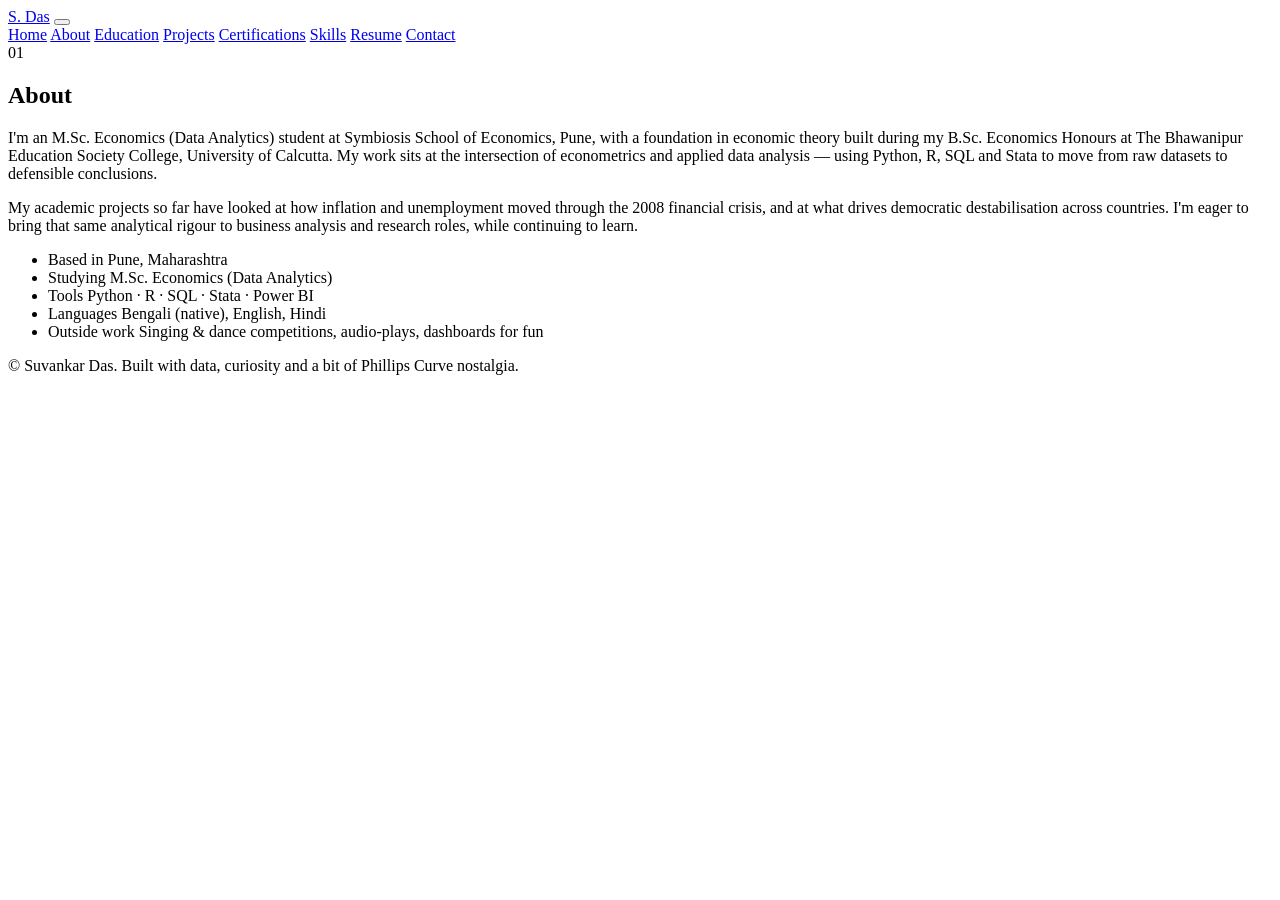
==== about.html @ fb05c3c7 "Add files via upload" ====
<!DOCTYPE html>
<html lang="en">
<head>
<meta charset="UTF-8" />
<meta name="viewport" content="width=device-width, initial-scale=1.0" />
<title>About — Suvankar Das</title>
<link rel="preconnect" href="https://fonts.googleapis.com">
<link rel="preconnect" href="https://fonts.gstatic.com" crossorigin>
<link href="https://fonts.googleapis.com/css2?family=Source+Serif+4:opsz,wght@8..60,400;8..60,500;8..60,600&family=Inter:wght@400;500;600&display=swap" rel="stylesheet">
<link rel="stylesheet" href="css/style.css" />
</head>
<body data-page="about">

<header class="site-header">
  <a class="brand" href="index.html">S. Das</a>

  <button class="nav-toggle" id="navToggle" aria-label="Toggle navigation" aria-expanded="false">
    <span></span><span></span><span></span>
  </button>

  <nav class="site-nav" id="siteNav">
    <a href="index.html" class="nav-link" data-page="home">Home</a>
    <a href="about.html" class="nav-link" data-page="about">About</a>
    <a href="education.html" class="nav-link" data-page="education">Education</a>
    <a href="projects.html" class="nav-link" data-page="projects">Projects</a>
    <a href="certifications.html" class="nav-link" data-page="certifications">Certifications</a>
    <a href="skills.html" class="nav-link" data-page="skills">Skills</a>
    <a href="resume.html" class="nav-link" data-page="resume">Resume</a>
    <a href="contact.html" class="nav-link" data-page="contact">Contact</a>
  </nav>
</header>

<main>
  <section class="section reveal page-section">
    <div class="section-head">
      <span class="section-index">01</span>
      <h2>About</h2>
    </div>

    <div class="about-grid">
      <div class="about-copy">
        <p>
          I'm an M.Sc. Economics (Data Analytics) student at Symbiosis School
          of Economics, Pune, with a foundation in economic theory built
          during my B.Sc. Economics Honours at The Bhawanipur Education
          Society College, University of Calcutta. My work sits at the
          intersection of econometrics and applied data analysis — using
          Python, R, SQL and Stata to move from raw datasets to defensible
          conclusions.
        </p>
        <p>
          My academic projects so far have looked at how inflation and
          unemployment moved through the 2008 financial crisis, and at what
          drives democratic destabilisation across countries. I'm eager to
          bring that same analytical rigour to business analysis and
          research roles, while continuing to learn.
        </p>
      </div>

      <ul class="about-facts">
        <li>
          <span class="fact-label">Based in</span>
          <span class="fact-value">Pune, Maharashtra</span>
        </li>
        <li>
          <span class="fact-label">Studying</span>
          <span class="fact-value">M.Sc. Economics (Data Analytics)</span>
        </li>
        <li>
          <span class="fact-label">Tools</span>
          <span class="fact-value">Python · R · SQL · Stata · Power BI</span>
        </li>
        <li>
          <span class="fact-label">Languages</span>
          <span class="fact-value">Bengali (native), English, Hindi</span>
        </li>
        <li>
          <span class="fact-label">Outside work</span>
          <span class="fact-value">Singing &amp; dance competitions, audio-plays, dashboards for fun</span>
        </li>
      </ul>
    </div>
  </section>
</main>

<footer class="site-footer">
  <p>© <span id="year"></span> Suvankar Das. Built with data, curiosity and a bit of Phillips Curve nostalgia.</p>
</footer>

<script src="js/script.js"></script>
</body>
</html>
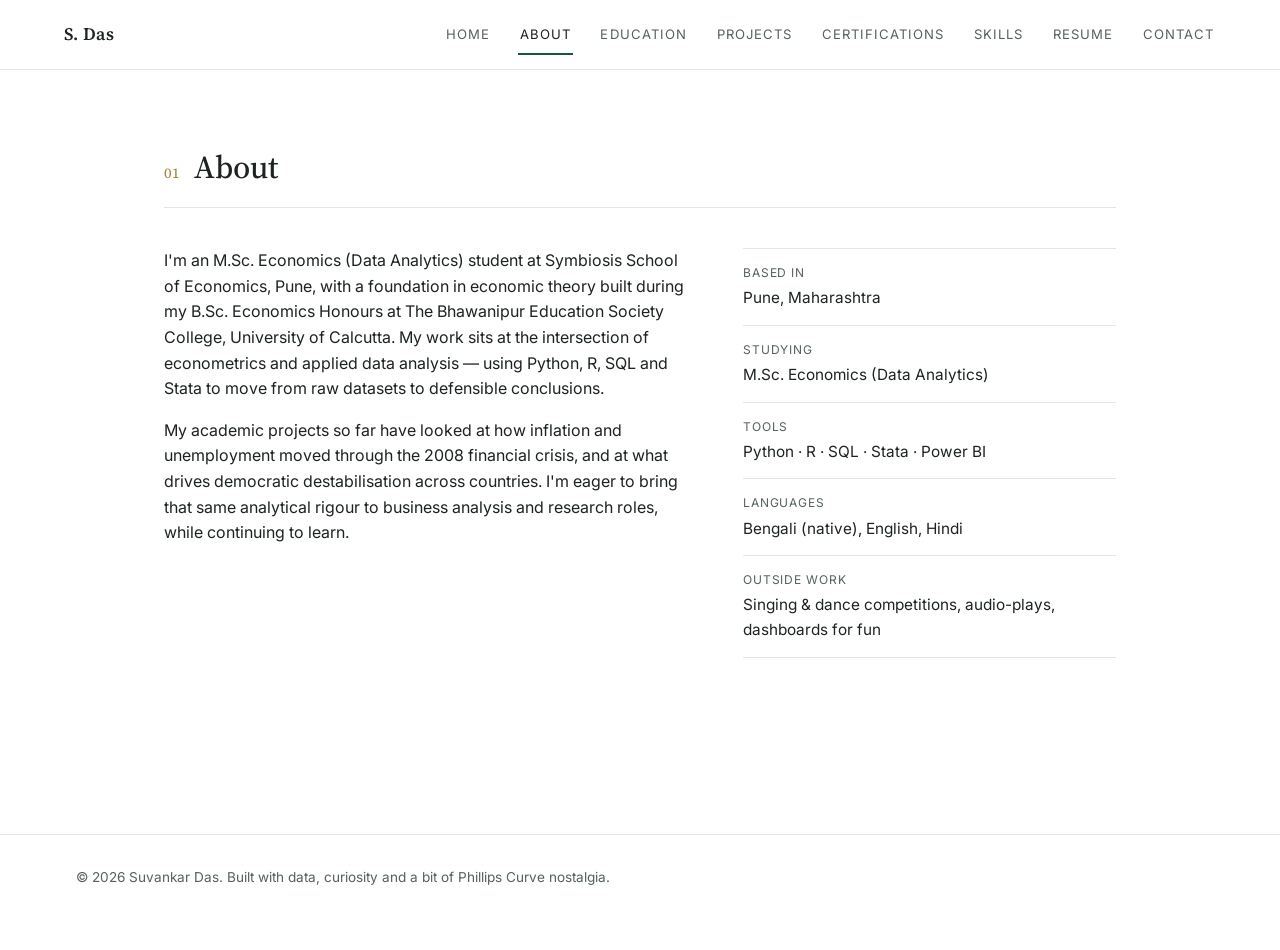
==== commit 2dc81883: "Add files via upload" ====
--- a/about.html
+++ b/about.html
@@ -7,7 +7,691 @@
 <link rel="preconnect" href="https://fonts.googleapis.com">
 <link rel="preconnect" href="https://fonts.gstatic.com" crossorigin>
 <link href="https://fonts.googleapis.com/css2?family=Source+Serif+4:opsz,wght@8..60,400;8..60,500;8..60,600&family=Inter:wght@400;500;600&display=swap" rel="stylesheet">
-<link rel="stylesheet" href="css/style.css" />
+<style>
+/* ---------------------------------------------------
+   Tokens
+--------------------------------------------------- */
+:root {
+  --bg: #ffffff;
+  --bg-soft: #f6f7f5;
+  --ink: #1c2321;
+  --ink-soft: #55625d;
+  --line: #e2e6e2;
+  --teal: #175349;
+  --teal-soft: #e6efec;
+  --gold: #a9813f;
+
+  --serif: 'Source Serif 4', Georgia, serif;
+  --sans: 'Inter', -apple-system, BlinkMacSystemFont, 'Segoe UI', sans-serif;
+
+  --max: 1080px;
+  --pad: clamp(24px, 5vw, 64px);
+}
+
+* { box-sizing: border-box; }
+
+html {
+  scroll-behavior: smooth;
+}
+
+@media (prefers-reduced-motion: reduce) {
+  html { scroll-behavior: auto; }
+  *, *::before, *::after {
+    animation-duration: 0.001ms !important;
+    animation-iteration-count: 1 !important;
+    transition-duration: 0.001ms !important;
+    scroll-behavior: auto !important;
+  }
+}
+
+body {
+  margin: 0;
+  background: var(--bg);
+  color: var(--ink);
+  font-family: var(--sans);
+  font-size: 16px;
+  line-height: 1.6;
+  -webkit-font-smoothing: antialiased;
+}
+
+h1, h2, h3 {
+  font-family: var(--serif);
+  color: var(--ink);
+  margin: 0;
+  font-weight: 500;
+}
+
+p { margin: 0 0 1em; max-width: 62ch; }
+
+a {
+  color: var(--teal);
+  text-decoration: none;
+}
+a:hover { text-decoration: underline; }
+
+.grain { display: none; }
+
+/* ---------------------------------------------------
+   Header / nav
+--------------------------------------------------- */
+.site-header {
+  position: sticky;
+  top: 0;
+  z-index: 50;
+  display: flex;
+  align-items: center;
+  justify-content: space-between;
+  padding: 18px var(--pad);
+  background: rgba(255, 255, 255, 0.88);
+  backdrop-filter: blur(8px);
+  border-bottom: 1px solid var(--line);
+}
+
+.brand {
+  font-family: var(--serif);
+  font-size: 1.1rem;
+  font-weight: 600;
+  color: var(--ink);
+  letter-spacing: 0.02em;
+}
+.brand:hover { text-decoration: none; color: var(--teal); }
+
+.site-nav {
+  display: flex;
+  gap: clamp(12px, 2vw, 26px);
+}
+
+.nav-link {
+  font-size: 0.82rem;
+  letter-spacing: 0.08em;
+  text-transform: uppercase;
+  color: var(--ink-soft);
+  padding: 6px 2px;
+  position: relative;
+  white-space: nowrap;
+}
+.nav-link:hover { color: var(--ink); text-decoration: none; }
+
+.nav-link::after {
+  content: '';
+  position: absolute;
+  left: 0; right: 0; bottom: -4px;
+  height: 2px;
+  background: var(--teal);
+  transform: scaleX(0);
+  transform-origin: left;
+  transition: transform 0.25s ease;
+}
+.nav-link.active::after { transform: scaleX(1); }
+.nav-link.active { color: var(--ink); }
+
+.nav-toggle {
+  display: none;
+  flex-direction: column;
+  justify-content: center;
+  gap: 5px;
+  width: 34px;
+  height: 34px;
+  background: none;
+  border: none;
+  cursor: pointer;
+  padding: 0;
+}
+.nav-toggle span {
+  display: block;
+  height: 2px;
+  background: var(--ink);
+  border-radius: 2px;
+  transition: transform 0.25s ease, opacity 0.25s ease;
+}
+.nav-toggle.open span:nth-child(1) { transform: translateY(7px) rotate(45deg); }
+.nav-toggle.open span:nth-child(2) { opacity: 0; }
+.nav-toggle.open span:nth-child(3) { transform: translateY(-7px) rotate(-45deg); }
+
+/* ---------------------------------------------------
+   Sections (shared)
+--------------------------------------------------- */
+.section {
+  max-width: var(--max);
+  margin: 0 auto;
+  padding: 96px var(--pad) 0;
+  scroll-margin-top: 78px;
+}
+.section:last-of-type { padding-bottom: 96px; }
+
+.page-section { padding-top: 72px; }
+
+/* Home page teaser grid linking out to the other pages */
+.home-teaser { padding-top: 40px; }
+.teaser-grid {
+  display: grid;
+  grid-template-columns: repeat(4, 1fr);
+  gap: 20px;
+}
+.teaser-card {
+  display: block;
+  padding: 24px;
+  border: 1px solid var(--line);
+  border-radius: 4px;
+  color: var(--ink);
+  transition: border-color 0.2s ease, transform 0.2s ease;
+}
+.teaser-card:hover {
+  border-color: var(--teal);
+  transform: translateY(-3px);
+  text-decoration: none;
+}
+.teaser-card h3 { font-size: 1.05rem; margin-bottom: 6px; }
+.teaser-card p { font-size: 0.88rem; color: var(--ink-soft); margin: 0; }
+
+@media (max-width: 880px) {
+  .teaser-grid { grid-template-columns: repeat(2, 1fr); }
+}
+@media (max-width: 520px) {
+  .teaser-grid { grid-template-columns: 1fr; }
+}
+
+.section-head {
+  display: flex;
+  align-items: baseline;
+  gap: 14px;
+  margin-bottom: 40px;
+  border-bottom: 1px solid var(--line);
+  padding-bottom: 14px;
+}
+.section-index {
+  font-family: var(--serif);
+  font-size: 0.9rem;
+  color: var(--gold);
+}
+.section-head h2 {
+  font-size: clamp(1.5rem, 3vw, 2rem);
+}
+
+.reveal {
+  opacity: 0;
+  transform: translateY(18px);
+  transition: opacity 0.6s ease, transform 0.6s ease;
+}
+.reveal.in-view {
+  opacity: 1;
+  transform: translateY(0);
+}
+
+/* ---------------------------------------------------
+   Hero
+--------------------------------------------------- */
+.hero {
+  position: relative;
+  padding-top: 64px;
+  padding-bottom: 40px;
+  display: grid;
+  grid-template-columns: 1.1fr 0.9fr;
+  gap: 24px;
+  align-items: center;
+  min-height: 78vh;
+}
+
+.hero-kicker {
+  font-size: 0.82rem;
+  letter-spacing: 0.12em;
+  text-transform: uppercase;
+  color: var(--ink-soft);
+  margin-bottom: 18px;
+}
+
+.hero-name {
+  font-size: clamp(3rem, 7vw, 5.2rem);
+  line-height: 0.98;
+  letter-spacing: -0.01em;
+}
+
+.hero-role {
+  font-family: var(--serif);
+  font-size: clamp(1.1rem, 2vw, 1.4rem);
+  color: var(--teal);
+  margin: 20px 0 18px;
+}
+.rule-word { color: var(--gold); }
+
+.hero-statement {
+  color: var(--ink-soft);
+  max-width: 46ch;
+}
+
+.hero-actions {
+  display: flex;
+  gap: 14px;
+  margin-top: 28px;
+  flex-wrap: wrap;
+}
+
+.btn {
+  display: inline-flex;
+  align-items: center;
+  padding: 12px 22px;
+  border-radius: 3px;
+  font-size: 0.92rem;
+  font-weight: 500;
+  border: 1px solid transparent;
+  cursor: pointer;
+  transition: background 0.2s ease, color 0.2s ease, border-color 0.2s ease;
+}
+.btn:hover { text-decoration: none; }
+
+.btn-primary {
+  background: var(--teal);
+  color: #fff;
+}
+.btn-primary:hover { background: #0e3a33; }
+
+.btn-ghost {
+  background: transparent;
+  border-color: var(--line);
+  color: var(--ink);
+}
+.btn-ghost:hover { border-color: var(--teal); color: var(--teal); }
+
+.hero-curve {
+  width: 100%;
+}
+.curve-axis {
+  stroke: var(--line);
+  stroke-width: 2;
+}
+.curve-path {
+  fill: none;
+  stroke: var(--teal);
+  stroke-width: 3;
+  stroke-linecap: round;
+  stroke-dasharray: 700;
+  stroke-dashoffset: 700;
+  animation: draw-curve 1.8s ease-out 0.3s forwards;
+}
+.curve-dot {
+  fill: var(--gold);
+  opacity: 0;
+  animation: dot-in 0.4s ease-out forwards;
+}
+.curve-dot:nth-of-type(1) { animation-delay: 0.4s; }
+.curve-dot:nth-of-type(2) { animation-delay: 1.1s; }
+.curve-dot:nth-of-type(3) { animation-delay: 1.9s; }
+.curve-label {
+  font-family: var(--sans);
+  font-size: 13px;
+  fill: var(--ink-soft);
+}
+
+@keyframes draw-curve {
+  to { stroke-dashoffset: 0; }
+}
+@keyframes dot-in {
+  to { opacity: 1; }
+}
+
+/* ---------------------------------------------------
+   About
+--------------------------------------------------- */
+.about-grid {
+  display: grid;
+  grid-template-columns: 1.4fr 1fr;
+  gap: 56px;
+}
+
+.about-facts {
+  list-style: none;
+  margin: 0;
+  padding: 0;
+  border-top: 1px solid var(--line);
+}
+.about-facts li {
+  display: flex;
+  flex-direction: column;
+  gap: 4px;
+  padding: 14px 0;
+  border-bottom: 1px solid var(--line);
+}
+.fact-label {
+  font-size: 0.75rem;
+  text-transform: uppercase;
+  letter-spacing: 0.08em;
+  color: var(--ink-soft);
+}
+.fact-value { font-size: 0.96rem; }
+
+/* ---------------------------------------------------
+   Education timeline
+--------------------------------------------------- */
+.timeline {
+  list-style: none;
+  margin: 0;
+  padding: 0;
+  border-left: 2px solid var(--line);
+}
+
+.timeline-item {
+  display: grid;
+  grid-template-columns: 160px 1fr;
+  gap: 24px;
+  padding: 0 0 40px 28px;
+  position: relative;
+}
+.timeline-item::before {
+  content: '';
+  position: absolute;
+  left: -7px;
+  top: 4px;
+  width: 12px;
+  height: 12px;
+  border-radius: 50%;
+  background: var(--teal);
+  border: 3px solid #fff;
+  box-shadow: 0 0 0 1px var(--line);
+}
+.timeline-item:last-child { padding-bottom: 0; }
+
+.timeline-date {
+  font-family: var(--serif);
+  color: var(--ink-soft);
+  font-size: 0.95rem;
+}
+.timeline-tag {
+  display: block;
+  margin-top: 4px;
+  font-family: var(--sans);
+  font-size: 0.72rem;
+  letter-spacing: 0.06em;
+  text-transform: uppercase;
+  color: var(--gold);
+}
+
+.timeline-body h3 { font-size: 1.15rem; margin-bottom: 4px; }
+.timeline-org { color: var(--ink-soft); margin-bottom: 4px; }
+.timeline-detail { color: var(--ink); font-size: 0.92rem; margin-bottom: 0; }
+
+/* ---------------------------------------------------
+   Projects
+--------------------------------------------------- */
+.projects {
+  display: flex;
+  flex-direction: column;
+  gap: 28px;
+}
+
+.project-card {
+  display: grid;
+  grid-template-columns: 1fr 220px;
+  gap: 32px;
+  padding: 32px;
+  background: var(--bg-soft);
+  border: 1px solid var(--line);
+  border-radius: 4px;
+}
+
+.project-main h3 {
+  font-size: 1.2rem;
+  margin-bottom: 6px;
+  max-width: 48ch;
+}
+.project-sub {
+  color: var(--teal);
+  font-size: 0.92rem;
+  margin-bottom: 12px;
+}
+.project-desc { color: var(--ink-soft); }
+
+.project-toggle {
+  background: none;
+  border: none;
+  padding: 0;
+  color: var(--teal);
+  font-size: 0.88rem;
+  font-family: var(--sans);
+  cursor: pointer;
+  display: inline-flex;
+  align-items: center;
+  gap: 6px;
+}
+.project-toggle:hover { text-decoration: underline; }
+.chevron { transition: transform 0.25s ease; display: inline-block; }
+.project-toggle[aria-expanded="true"] .chevron { transform: rotate(180deg); }
+
+.project-more {
+  overflow: hidden;
+  max-height: 0;
+  transition: max-height 0.35s ease;
+}
+.project-more p {
+  padding-top: 14px;
+  color: var(--ink-soft);
+  font-size: 0.94rem;
+}
+
+.project-stat {
+  border-left: 1px solid var(--line);
+  padding-left: 28px;
+  display: flex;
+  flex-direction: column;
+  justify-content: center;
+}
+.stat-value {
+  font-family: var(--serif);
+  font-size: 1.7rem;
+  color: var(--teal);
+  display: block;
+  margin-bottom: 8px;
+}
+.stat-label {
+  font-size: 0.82rem;
+  color: var(--ink-soft);
+  line-height: 1.5;
+}
+
+/* ---------------------------------------------------
+   Certifications
+--------------------------------------------------- */
+.cert-list {
+  list-style: none;
+  margin: 0;
+  padding: 0;
+}
+.cert-item {
+  display: flex;
+  justify-content: space-between;
+  align-items: baseline;
+  gap: 16px;
+  padding: 18px 0;
+  border-bottom: 1px solid var(--line);
+  flex-wrap: wrap;
+}
+.cert-name { font-weight: 500; }
+.cert-issuer { color: var(--ink-soft); font-size: 0.88rem; white-space: nowrap; }
+
+/* ---------------------------------------------------
+   Skills
+--------------------------------------------------- */
+.skills-grid {
+  display: grid;
+  grid-template-columns: repeat(2, 1fr);
+  gap: 32px 48px;
+}
+.skill-group h3 {
+  font-size: 1rem;
+  color: var(--ink-soft);
+  font-weight: 500;
+  margin-bottom: 14px;
+  font-family: var(--sans);
+}
+.tag-row {
+  display: flex;
+  flex-wrap: wrap;
+  gap: 8px;
+}
+.tag {
+  font-size: 0.84rem;
+  padding: 7px 14px;
+  border: 1px solid var(--line);
+  border-radius: 999px;
+  background: var(--bg);
+  transition: border-color 0.2s ease, color 0.2s ease, background 0.2s ease;
+}
+.tag:hover {
+  border-color: var(--teal);
+  background: var(--teal-soft);
+  color: var(--teal);
+}
+
+/* ---------------------------------------------------
+   Resume
+--------------------------------------------------- */
+.resume-panel {
+  display: grid;
+  grid-template-columns: 0.9fr 1.1fr;
+  gap: 40px;
+  align-items: start;
+}
+.resume-copy .btn { margin-right: 12px; margin-top: 8px; }
+.resume-frame {
+  border: 1px solid var(--line);
+  border-radius: 4px;
+  overflow: hidden;
+  background: var(--bg-soft);
+}
+.resume-frame embed {
+  width: 100%;
+  height: 480px;
+  display: block;
+}
+
+/* ---------------------------------------------------
+   Contact
+--------------------------------------------------- */
+.contact-grid {
+  display: grid;
+  grid-template-columns: 0.9fr 1.1fr;
+  gap: 48px;
+}
+
+.contact-list {
+  list-style: none;
+  margin: 20px 0 0;
+  padding: 0;
+}
+.contact-list li {
+  display: flex;
+  gap: 14px;
+  padding: 12px 0;
+  border-bottom: 1px solid var(--line);
+  align-items: baseline;
+  flex-wrap: wrap;
+}
+.contact-label {
+  width: 90px;
+  flex-shrink: 0;
+  font-size: 0.78rem;
+  text-transform: uppercase;
+  letter-spacing: 0.08em;
+  color: var(--ink-soft);
+}
+
+.contact-form {
+  display: flex;
+  flex-direction: column;
+  gap: 6px;
+}
+.contact-form label {
+  font-size: 0.78rem;
+  text-transform: uppercase;
+  letter-spacing: 0.08em;
+  color: var(--ink-soft);
+  margin-top: 12px;
+}
+.contact-form input,
+.contact-form textarea {
+  font-family: var(--sans);
+  font-size: 0.95rem;
+  padding: 11px 12px;
+  border: 1px solid var(--line);
+  border-radius: 3px;
+  background: var(--bg);
+  color: var(--ink);
+  resize: vertical;
+}
+.contact-form input:focus,
+.contact-form textarea:focus {
+  outline: none;
+  border-color: var(--teal);
+}
+.contact-form .btn { margin-top: 18px; align-self: flex-start; }
+.form-note {
+  font-size: 0.88rem;
+  color: var(--teal);
+  min-height: 1.2em;
+}
+
+/* ---------------------------------------------------
+   Focus visibility (accessibility)
+--------------------------------------------------- */
+a:focus-visible,
+button:focus-visible,
+input:focus-visible,
+textarea:focus-visible {
+  outline: 2px solid var(--teal);
+  outline-offset: 2px;
+}
+
+/* ---------------------------------------------------
+   Footer
+--------------------------------------------------- */
+.site-footer {
+  text-align: center;
+  padding: 32px var(--pad) 48px;
+  color: var(--ink-soft);
+  font-size: 0.85rem;
+  border-top: 1px solid var(--line);
+  margin-top: 80px;
+}
+
+/* ---------------------------------------------------
+   Responsive
+--------------------------------------------------- */
+@media (max-width: 880px) {
+  .hero { grid-template-columns: 1fr; min-height: auto; }
+  .hero-curve { order: -1; max-width: 420px; margin: 0 auto 12px; }
+  .about-grid,
+  .resume-panel,
+  .contact-grid { grid-template-columns: 1fr; }
+  .skills-grid { grid-template-columns: 1fr; }
+  .project-card { grid-template-columns: 1fr; }
+  .project-stat {
+    border-left: none;
+    border-top: 1px solid var(--line);
+    padding-left: 0;
+    padding-top: 20px;
+  }
+}
+
+@media (max-width: 720px) {
+  .site-nav {
+    position: absolute;
+    top: 100%;
+    left: 0;
+    right: 0;
+    background: #fff;
+    border-bottom: 1px solid var(--line);
+    flex-direction: column;
+    padding: 8px var(--pad) 20px;
+    gap: 4px;
+    display: none;
+  }
+  .site-nav.open { display: flex; }
+  .nav-link { padding: 10px 0; }
+  .nav-link::after { display: none; }
+  .nav-toggle { display: flex; }
+  .timeline-item { grid-template-columns: 1fr; gap: 6px; }
+}
+
+  </style>
 </head>
 <body data-page="about">
 
@@ -87,6 +771,105 @@
   <p>© <span id="year"></span> Suvankar Das. Built with data, curiosity and a bit of Phillips Curve nostalgia.</p>
 </footer>
 
-<script src="js/script.js"></script>
+<script>
+// ---------------------------------------------------
+// Footer year
+// ---------------------------------------------------
+document.getElementById('year').textContent = new Date().getFullYear();
+
+// ---------------------------------------------------
+// Mobile nav toggle
+// ---------------------------------------------------
+const navToggle = document.getElementById('navToggle');
+const siteNav = document.getElementById('siteNav');
+
+navToggle.addEventListener('click', () => {
+  const isOpen = siteNav.classList.toggle('open');
+  navToggle.classList.toggle('open', isOpen);
+  navToggle.setAttribute('aria-expanded', String(isOpen));
+});
+
+siteNav.querySelectorAll('.nav-link').forEach((link) => {
+  link.addEventListener('click', () => {
+    siteNav.classList.remove('open');
+    navToggle.classList.remove('open');
+    navToggle.setAttribute('aria-expanded', 'false');
+  });
+});
+
+// ---------------------------------------------------
+// Nav highlighting: mark the link matching the current page
+// ---------------------------------------------------
+const currentPage = document.body.getAttribute('data-page');
+document.querySelectorAll('.nav-link').forEach((link) => {
+  link.classList.toggle('active', link.getAttribute('data-page') === currentPage);
+});
+
+// ---------------------------------------------------
+// Reveal-on-scroll for section entrances
+// ---------------------------------------------------
+const revealObserver = new IntersectionObserver(
+  (entries) => {
+    entries.forEach((entry) => {
+      if (entry.isIntersecting) {
+        entry.target.classList.add('in-view');
+        revealObserver.unobserve(entry.target);
+      }
+    });
+  },
+  { threshold: 0.12 }
+);
+
+document.querySelectorAll('.reveal').forEach((el) => revealObserver.observe(el));
+
+// ---------------------------------------------------
+// Project "read more" toggles
+// ---------------------------------------------------
+document.querySelectorAll('.project-toggle').forEach((btn) => {
+  const panel = btn.parentElement.querySelector('.project-more');
+
+  btn.addEventListener('click', () => {
+    const expanded = btn.getAttribute('aria-expanded') === 'true';
+    btn.setAttribute('aria-expanded', String(!expanded));
+
+    if (expanded) {
+      panel.style.maxHeight = null;
+    } else {
+      panel.style.maxHeight = panel.scrollHeight + 'px';
+    }
+
+    btn.querySelector('.toggle-text').textContent = expanded ? 'Read the methodology' : 'Hide the methodology';
+  });
+});
+
+// ---------------------------------------------------
+// Contact form — mailto handoff with inline confirmation
+// ---------------------------------------------------
+const contactForm = document.getElementById('contactForm');
+const formNote = document.getElementById('formNote');
+
+contactForm.addEventListener('submit', (event) => {
+  event.preventDefault();
+
+  const name = document.getElementById('name').value.trim();
+  const email = document.getElementById('email').value.trim();
+  const message = document.getElementById('message').value.trim();
+
+  if (!name || !email || !message) {
+    formNote.textContent = 'Please fill in every field before sending.';
+    return;
+  }
+
+  const subject = encodeURIComponent(`Portfolio enquiry from ${name}`);
+  const body = encodeURIComponent(`${message}
+
+— ${name} (${email})`);
+  window.location.href = `mailto:amitdas05876@gmail.com?subject=${subject}&body=${body}`;
+
+  formNote.textContent = 'Opening your email client to send this message…';
+  contactForm.reset();
+});
+
+  </script>
 </body>
 </html>
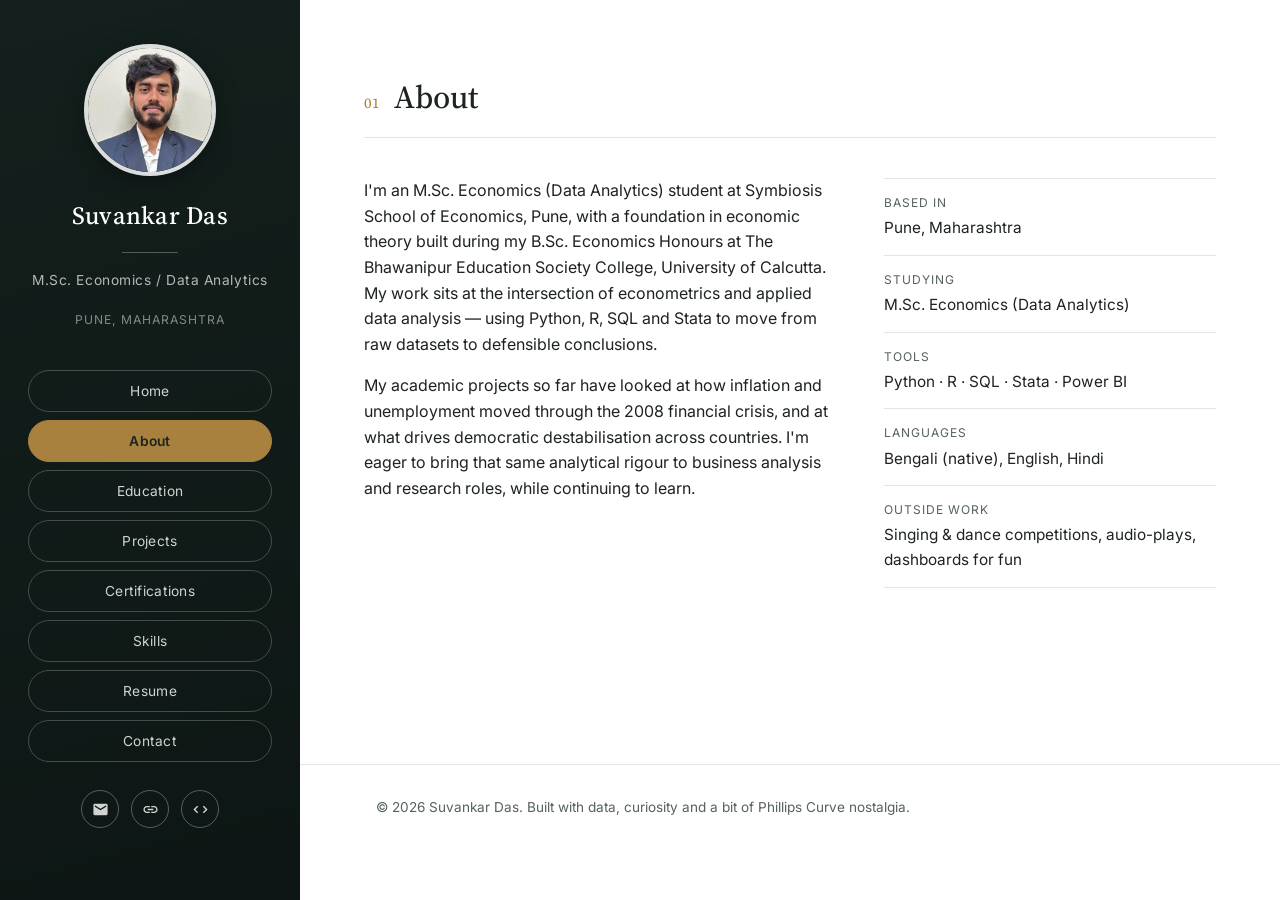
==== commit 65b2daca: "Add files via upload" ====
--- a/about.html
+++ b/about.html
@@ -72,81 +72,184 @@
 .grain { display: none; }
 
 /* ---------------------------------------------------
-   Header / nav
---------------------------------------------------- */
-.site-header {
+   Sidebar
+--------------------------------------------------- */
+.layout {
+  display: flex;
+  min-height: 100vh;
+}
+
+.sidebar {
+  width: 300px;
+  flex-shrink: 0;
+  background: linear-gradient(165deg, #14201d 0%, #0d1614 100%);
+  color: #f2f4f2;
+  display: flex;
+  flex-direction: column;
+  align-items: center;
+  padding: 44px 28px 32px;
   position: sticky;
   top: 0;
-  z-index: 50;
-  display: flex;
-  align-items: center;
-  justify-content: space-between;
-  padding: 18px var(--pad);
-  background: rgba(255, 255, 255, 0.88);
-  backdrop-filter: blur(8px);
-  border-bottom: 1px solid var(--line);
-}
-
-.brand {
+  height: 100vh;
+  overflow-y: auto;
+}
+
+.sidebar-photo {
+  width: 132px;
+  height: 132px;
+  border-radius: 50%;
+  overflow: hidden;
+  border: 4px solid rgba(255,255,255,0.85);
+  box-shadow: 0 8px 24px rgba(0,0,0,0.35);
+  flex-shrink: 0;
+}
+.sidebar-photo img {
+  width: 100%;
+  height: 100%;
+  object-fit: cover;
+  display: block;
+}
+
+.sidebar-name {
   font-family: var(--serif);
-  font-size: 1.1rem;
-  font-weight: 600;
-  color: var(--ink);
-  letter-spacing: 0.02em;
-}
-.brand:hover { text-decoration: none; color: var(--teal); }
-
-.site-nav {
-  display: flex;
-  gap: clamp(12px, 2vw, 26px);
-}
-
-.nav-link {
-  font-size: 0.82rem;
+  font-size: 1.55rem;
+  color: #fff;
+  margin-top: 20px;
+  text-align: center;
+  letter-spacing: 0.01em;
+}
+
+.sidebar-divider {
+  width: 56px;
+  height: 1px;
+  background: rgba(255,255,255,0.28);
+  margin: 16px 0;
+}
+
+.sidebar-role {
+  font-size: 0.86rem;
+  letter-spacing: 0.04em;
+  color: rgba(242,244,242,0.72);
+  text-align: center;
+}
+.sidebar-location {
+  font-size: 0.76rem;
   letter-spacing: 0.08em;
   text-transform: uppercase;
-  color: var(--ink-soft);
-  padding: 6px 2px;
-  position: relative;
-  white-space: nowrap;
-}
-.nav-link:hover { color: var(--ink); text-decoration: none; }
-
-.nav-link::after {
-  content: '';
-  position: absolute;
-  left: 0; right: 0; bottom: -4px;
-  height: 2px;
-  background: var(--teal);
-  transform: scaleX(0);
-  transform-origin: left;
-  transition: transform 0.25s ease;
-}
-.nav-link.active::after { transform: scaleX(1); }
-.nav-link.active { color: var(--ink); }
-
+  color: rgba(242,244,242,0.5);
+  margin-top: 6px;
+  text-align: center;
+}
+
+.sidebar-nav {
+  display: flex;
+  flex-direction: column;
+  align-items: stretch;
+  gap: 8px;
+  width: 100%;
+  margin-top: 28px;
+}
+.sidebar-nav a {
+  display: block;
+  text-align: center;
+  padding: 9px 14px;
+  border-radius: 999px;
+  border: 1px solid rgba(255,255,255,0.22);
+  color: rgba(242,244,242,0.85);
+  font-size: 0.86rem;
+  letter-spacing: 0.02em;
+  transition: background 0.2s ease, border-color 0.2s ease, color 0.2s ease;
+}
+.sidebar-nav a:hover {
+  text-decoration: none;
+  border-color: var(--gold);
+  color: #fff;
+}
+.sidebar-nav a.active {
+  background: var(--gold);
+  border-color: var(--gold);
+  color: #1c2321;
+  font-weight: 600;
+}
+
+.sidebar-socials {
+  display: flex;
+  gap: 12px;
+  margin-top: 28px;
+}
+.sidebar-socials a {
+  width: 38px;
+  height: 38px;
+  border-radius: 50%;
+  border: 1px solid rgba(255,255,255,0.3);
+  display: flex;
+  align-items: center;
+  justify-content: center;
+  color: rgba(242,244,242,0.85);
+  transition: background 0.2s ease, border-color 0.2s ease, color 0.2s ease;
+}
+.sidebar-socials a:hover {
+  text-decoration: none;
+  background: var(--gold);
+  border-color: var(--gold);
+  color: #1c2321;
+}
+.sidebar-socials svg { width: 17px; height: 17px; fill: currentColor; }
+
+.sidebar-toggle {
+  display: none;
+}
+
+.content {
+  flex: 1;
+  min-width: 0;
+}
+
+/* Mobile nav toggle (unused on desktop) */
 .nav-toggle {
   display: none;
-  flex-direction: column;
-  justify-content: center;
-  gap: 5px;
-  width: 34px;
-  height: 34px;
-  background: none;
-  border: none;
-  cursor: pointer;
-  padding: 0;
-}
-.nav-toggle span {
-  display: block;
-  height: 2px;
-  background: var(--ink);
-  border-radius: 2px;
-  transition: transform 0.25s ease, opacity 0.25s ease;
-}
-.nav-toggle.open span:nth-child(1) { transform: translateY(7px) rotate(45deg); }
-.nav-toggle.open span:nth-child(2) { opacity: 0; }
-.nav-toggle.open span:nth-child(3) { transform: translateY(-7px) rotate(-45deg); }
+}
+
+@media (max-width: 880px) {
+  .layout { flex-direction: column; }
+  .sidebar {
+    width: 100%;
+    height: auto;
+    position: relative;
+    top: auto;
+    padding: 24px 24px 20px;
+  }
+  .sidebar-toggle {
+    display: flex;
+    flex-direction: column;
+    justify-content: center;
+    gap: 5px;
+    width: 34px;
+    height: 34px;
+    background: none;
+    border: none;
+    cursor: pointer;
+    padding: 0;
+    align-self: flex-end;
+    margin-bottom: 8px;
+  }
+  .sidebar-toggle span {
+    display: block;
+    height: 2px;
+    background: #fff;
+    border-radius: 2px;
+    transition: transform 0.25s ease, opacity 0.25s ease;
+  }
+  .sidebar-toggle.open span:nth-child(1) { transform: translateY(7px) rotate(45deg); }
+  .sidebar-toggle.open span:nth-child(2) { opacity: 0; }
+  .sidebar-toggle.open span:nth-child(3) { transform: translateY(-7px) rotate(-45deg); }
+  .sidebar-photo { width: 96px; height: 96px; }
+  .sidebar-nav {
+    display: none;
+    margin-top: 20px;
+  }
+  .sidebar-nav.open { display: flex; }
+}
 
 /* ---------------------------------------------------
    Sections (shared)
@@ -551,16 +654,45 @@
   align-items: start;
 }
 .resume-copy .btn { margin-right: 12px; margin-top: 8px; }
-.resume-frame {
+
+.resume-card {
+  display: flex;
+  flex-direction: column;
+  align-items: center;
+  justify-content: center;
+  gap: 10px;
+  padding: 48px 24px;
   border: 1px solid var(--line);
   border-radius: 4px;
-  overflow: hidden;
   background: var(--bg-soft);
-}
-.resume-frame embed {
-  width: 100%;
-  height: 480px;
-  display: block;
+  color: var(--ink);
+  text-align: center;
+  transition: border-color 0.2s ease, transform 0.2s ease;
+}
+.resume-card:hover {
+  border-color: var(--teal);
+  transform: translateY(-3px);
+  text-decoration: none;
+}
+.resume-card-icon {
+  width: 56px;
+  height: 70px;
+  color: var(--teal);
+}
+.resume-card-label {
+  font-family: var(--sans);
+  font-size: 11px;
+  font-weight: 600;
+  fill: var(--teal);
+}
+.resume-card-name {
+  font-size: 0.92rem;
+  font-weight: 500;
+  word-break: break-word;
+}
+.resume-card-hint {
+  font-size: 0.8rem;
+  color: var(--ink-soft);
 }
 
 /* ---------------------------------------------------
@@ -672,22 +804,6 @@
 }
 
 @media (max-width: 720px) {
-  .site-nav {
-    position: absolute;
-    top: 100%;
-    left: 0;
-    right: 0;
-    background: #fff;
-    border-bottom: 1px solid var(--line);
-    flex-direction: column;
-    padding: 8px var(--pad) 20px;
-    gap: 4px;
-    display: none;
-  }
-  .site-nav.open { display: flex; }
-  .nav-link { padding: 10px 0; }
-  .nav-link::after { display: none; }
-  .nav-toggle { display: flex; }
   .timeline-item { grid-template-columns: 1fr; gap: 6px; }
 }
 
@@ -695,25 +811,44 @@
 </head>
 <body data-page="about">
 
-<header class="site-header">
-  <a class="brand" href="index.html">S. Das</a>
-
-  <button class="nav-toggle" id="navToggle" aria-label="Toggle navigation" aria-expanded="false">
-    <span></span><span></span><span></span>
-  </button>
-
-  <nav class="site-nav" id="siteNav">
-    <a href="index.html" class="nav-link" data-page="home">Home</a>
-    <a href="about.html" class="nav-link" data-page="about">About</a>
-    <a href="education.html" class="nav-link" data-page="education">Education</a>
-    <a href="projects.html" class="nav-link" data-page="projects">Projects</a>
-    <a href="certifications.html" class="nav-link" data-page="certifications">Certifications</a>
-    <a href="skills.html" class="nav-link" data-page="skills">Skills</a>
-    <a href="resume.html" class="nav-link" data-page="resume">Resume</a>
-    <a href="contact.html" class="nav-link" data-page="contact">Contact</a>
-  </nav>
-</header>
-
+<div class="layout">
+  <aside class="sidebar">
+    <button class="sidebar-toggle" id="navToggle" aria-label="Toggle navigation" aria-expanded="false">
+      <span></span><span></span><span></span>
+    </button>
+    <div class="sidebar-photo">
+      <img src="assets/Photo.jpeg" alt="Suvankar Das" />
+    </div>
+    <h2 class="sidebar-name">Suvankar Das</h2>
+    <div class="sidebar-divider"></div>
+    <p class="sidebar-role">M.Sc. Economics / Data Analytics</p>
+    <p class="sidebar-location">Pune, Maharashtra</p>
+
+    <nav class="sidebar-nav" id="sidebarNav">
+      <a href="index.html" class="nav-link" data-page="home">Home</a>
+      <a href="about.html" class="nav-link" data-page="about">About</a>
+      <a href="education.html" class="nav-link" data-page="education">Education</a>
+      <a href="projects.html" class="nav-link" data-page="projects">Projects</a>
+      <a href="certifications.html" class="nav-link" data-page="certifications">Certifications</a>
+      <a href="skills.html" class="nav-link" data-page="skills">Skills</a>
+      <a href="resume.html" class="nav-link" data-page="resume">Resume</a>
+      <a href="contact.html" class="nav-link" data-page="contact">Contact</a>
+    </nav>
+
+    <div class="sidebar-socials">
+      <a href="mailto:amitdas05876@gmail.com" title="Email" aria-label="Email">
+        <svg viewBox="0 0 24 24"><path d="M20 4H4c-1.1 0-1.99.9-1.99 2L2 18c0 1.1.9 2 2 2h16c1.1 0 2-.9 2-2V6c0-1.1-.9-2-2-2zm0 4l-8 5-8-5V6l8 5 8-5v2z"/></svg>
+      </a>
+      <a href="https://www.linkedin.com/in/suvankar-das-99a2b736a" target="_blank" rel="noopener" title="LinkedIn" aria-label="LinkedIn">
+        <svg viewBox="0 0 24 24"><path d="M3.9 12c0-1.71 1.39-3.1 3.1-3.1h4V7H7c-2.76 0-5 2.24-5 5s2.24 5 5 5h4v-1.9H7c-1.71 0-3.1-1.39-3.1-3.1zM8 13h8v-2H8v2zm9-6h-4v1.9h4c1.71 0 3.1 1.39 3.1 3.1s-1.39 3.1-3.1 3.1h-4V17h4c2.76 0 5-2.24 5-5s-2.24-5-5-5z"/></svg>
+      </a>
+      <a href="https://github.com/suvankardas" target="_blank" rel="noopener" title="GitHub" aria-label="GitHub">
+        <svg viewBox="0 0 24 24"><path d="M8.7 15.87L4.83 12l3.87-3.87L7.3 6.7 2 12l5.3 5.3zm6.6 0L19.17 12 15.3 8.13 16.7 6.7 22 12l-5.3 5.3z"/></svg>
+      </a>
+    </div>
+  </aside>
+
+  <div class="content">
 <main>
   <section class="section reveal page-section">
     <div class="section-head">
@@ -770,6 +905,8 @@
 <footer class="site-footer">
   <p>© <span id="year"></span> Suvankar Das. Built with data, curiosity and a bit of Phillips Curve nostalgia.</p>
 </footer>
+  </div><!-- .content -->
+</div><!-- .layout -->
 
 <script>
 // ---------------------------------------------------
@@ -781,7 +918,7 @@
 // Mobile nav toggle
 // ---------------------------------------------------
 const navToggle = document.getElementById('navToggle');
-const siteNav = document.getElementById('siteNav');
+const siteNav = document.getElementById('sidebarNav');
 
 navToggle.addEventListener('click', () => {
   const isOpen = siteNav.classList.toggle('open');
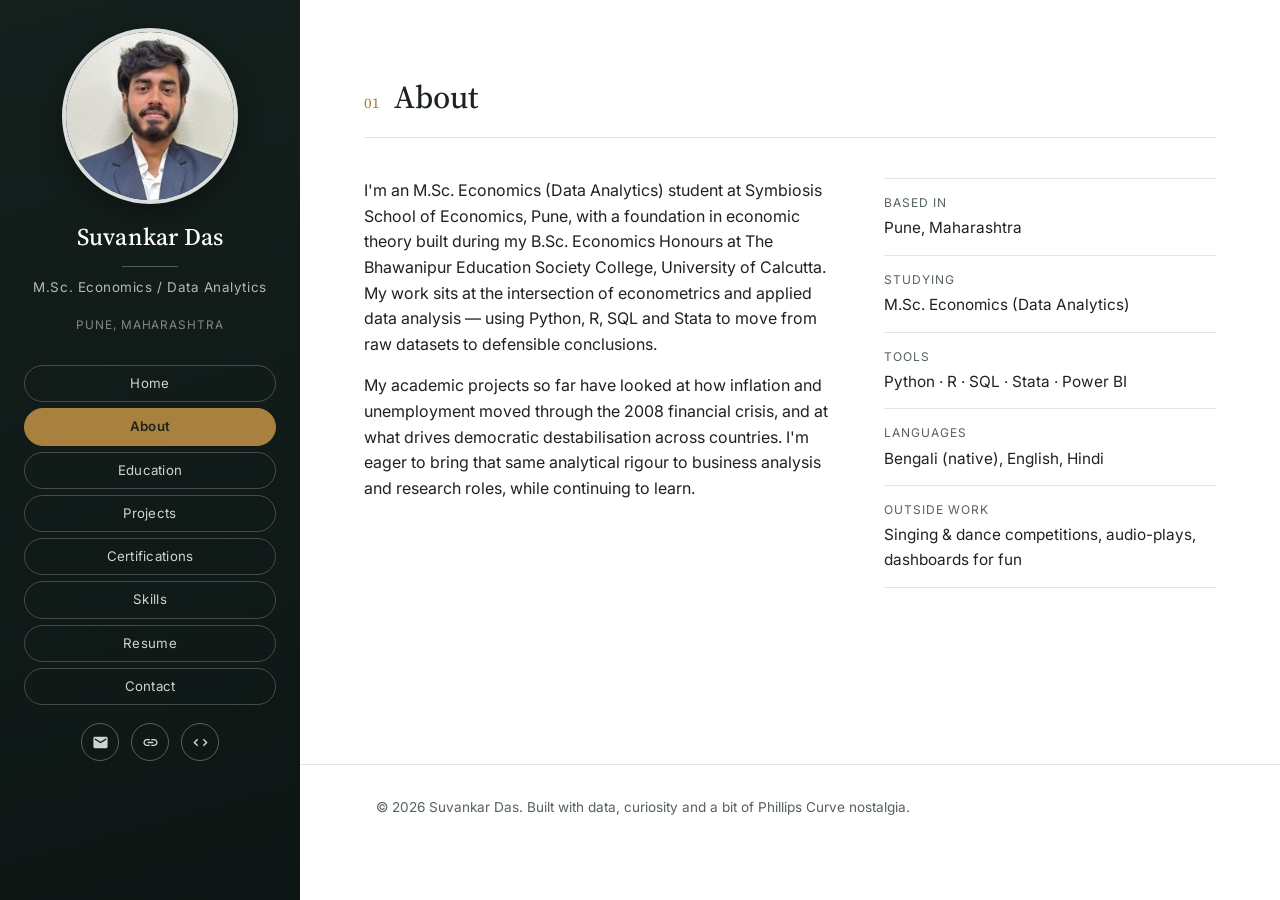
==== commit 3f9feaed: "Add files via upload" ====
--- a/about.html
+++ b/about.html
@@ -87,7 +87,7 @@
   display: flex;
   flex-direction: column;
   align-items: center;
-  padding: 44px 28px 32px;
+  padding: 28px 24px 24px;
   position: sticky;
   top: 0;
   height: 100vh;
@@ -95,8 +95,8 @@
 }
 
 .sidebar-photo {
-  width: 132px;
-  height: 132px;
+  width: 176px;
+  height: 176px;
   border-radius: 50%;
   overflow: hidden;
   border: 4px solid rgba(255,255,255,0.85);
@@ -112,9 +112,9 @@
 
 .sidebar-name {
   font-family: var(--serif);
-  font-size: 1.55rem;
+  font-size: 1.5rem;
   color: #fff;
-  margin-top: 20px;
+  margin-top: 14px;
   text-align: center;
   letter-spacing: 0.01em;
 }
@@ -123,21 +123,21 @@
   width: 56px;
   height: 1px;
   background: rgba(255,255,255,0.28);
-  margin: 16px 0;
+  margin: 10px 0;
 }
 
 .sidebar-role {
-  font-size: 0.86rem;
+  font-size: 0.84rem;
   letter-spacing: 0.04em;
   color: rgba(242,244,242,0.72);
   text-align: center;
 }
 .sidebar-location {
-  font-size: 0.76rem;
+  font-size: 0.74rem;
   letter-spacing: 0.08em;
   text-transform: uppercase;
   color: rgba(242,244,242,0.5);
-  margin-top: 6px;
+  margin-top: 4px;
   text-align: center;
 }
 
@@ -145,18 +145,18 @@
   display: flex;
   flex-direction: column;
   align-items: stretch;
-  gap: 8px;
+  gap: 6px;
   width: 100%;
-  margin-top: 28px;
+  margin-top: 18px;
 }
 .sidebar-nav a {
   display: block;
   text-align: center;
-  padding: 9px 14px;
+  padding: 7px 14px;
   border-radius: 999px;
   border: 1px solid rgba(255,255,255,0.22);
   color: rgba(242,244,242,0.85);
-  font-size: 0.86rem;
+  font-size: 0.83rem;
   letter-spacing: 0.02em;
   transition: background 0.2s ease, border-color 0.2s ease, color 0.2s ease;
 }
@@ -175,7 +175,7 @@
 .sidebar-socials {
   display: flex;
   gap: 12px;
-  margin-top: 28px;
+  margin-top: 18px;
 }
 .sidebar-socials a {
   width: 38px;
